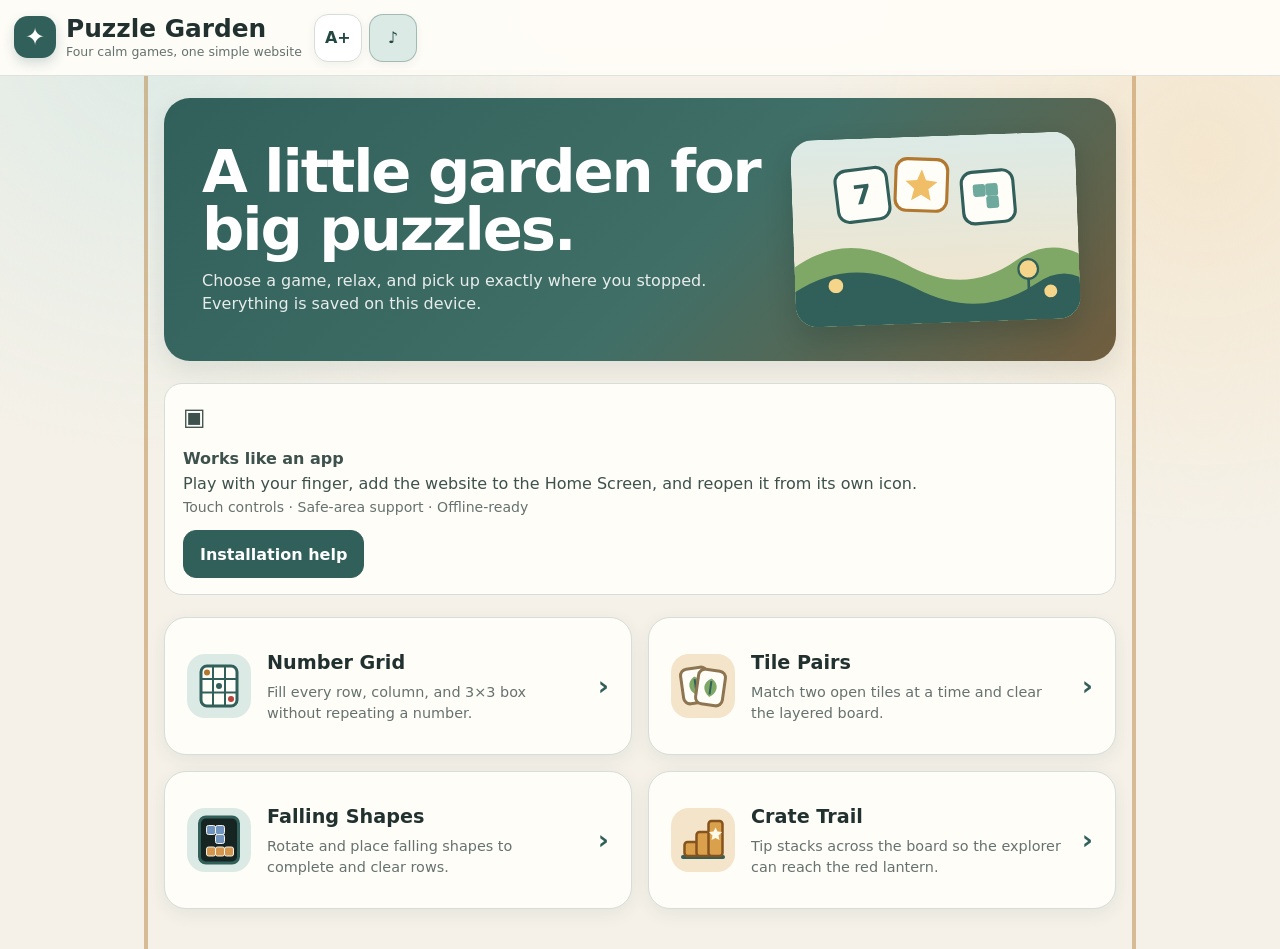
==== index.html @ a88065c7 "Move mobile PWA to repo root and prune dev files Rename and move the Puzzle Garden mobile PWA files " ====
<!doctype html>
<html lang="en">
<head>
  <meta charset="utf-8">
  <meta name="viewport" content="width=device-width, initial-scale=1, viewport-fit=cover">
  <meta name="theme-color" content="#315f5a">
  <meta name="color-scheme" content="light">
  <meta name="description" content="A calm, touch-friendly collection of four puzzle games that can be installed on a phone.">
  <meta name="mobile-web-app-capable" content="yes">
  <meta name="apple-mobile-web-app-capable" content="yes">
  <meta name="apple-mobile-web-app-status-bar-style" content="default">
  <meta name="apple-mobile-web-app-title" content="Puzzle Garden">
  <meta name="format-detection" content="telephone=no">
  <link rel="manifest" href="manifest.webmanifest">
  <link rel="apple-touch-icon" href="apple-touch-icon.png">
  <link rel="icon" href="icon-192.png">
  <link rel="stylesheet" href="styles.css">
  <title>Puzzle Garden</title>
</head>
<body>
  <a class="skip-link" href="#app">Skip to the game</a>

  <header class="app-header">
    <button id="homeButton" class="icon-button" type="button" aria-label="Return to the game menu" title="Game menu" hidden>⌂</button>
    <div class="header-title-wrap">
      <div class="brand-mark" aria-hidden="true">✦</div>
      <div>
        <h1 id="pageTitle">Puzzle Garden</h1>
        <p id="pageSubtitle">Four calm games, one simple website</p>
      </div>
    </div>
    <div class="header-actions">
      <button id="installButton" class="icon-button install-header-button" type="button" aria-label="Install Puzzle Garden" title="Install app" hidden>⇩</button>
      <button id="textSizeButton" class="icon-button" type="button" aria-pressed="false" aria-label="Use larger text" title="Larger text">A+</button>
      <button id="soundButton" class="icon-button" type="button" aria-pressed="true" aria-label="Turn sound off" title="Sound on">♪</button>
    </div>
  </header>

  <main id="app" tabindex="-1" aria-live="off"></main>

  <dialog id="installDialog" class="install-dialog" aria-labelledby="installDialogTitle">
    <div class="install-dialog-content">
      <div class="install-dialog-icon" aria-hidden="true">✦</div>
      <h2 id="installDialogTitle">Install Puzzle Garden</h2>
      <div id="installDialogInstructions"></div>
      <form method="dialog">
        <button class="primary-button" value="close" type="submit">Got it</button>
      </form>
    </div>
  </dialog>

  <div id="toast" class="toast" role="status" aria-live="polite" aria-atomic="true"></div>
  <div id="celebration" class="celebration" aria-hidden="true"></div>

  <noscript>
    <section class="panel noscript-panel">
      <h2>JavaScript is required</h2>
      <p>Puzzle Garden runs entirely in your browser and needs JavaScript enabled.</p>
    </section>
  </noscript>

  <script src="app.js" defer></script>
</body>
</html>
---- styles.css ----
:root {
  color-scheme: light;
  --bg: #f5f1e8;
  --surface: #fffdf8;
  --surface-strong: #ffffff;
  --ink: #21312f;
  --muted: #65726f;
  --line: #d7ddd8;
  --accent: #315f5a;
  --accent-strong: #234842;
  --accent-soft: #dceae6;
  --gold: #b2782f;
  --gold-soft: #f4e4c9;
  --danger: #a03d38;
  --danger-soft: #f5deda;
  --success: #2f6c4f;
  --success-soft: #dcecdf;
  --shadow: 0 10px 28px rgba(31, 56, 52, 0.10);
  --radius: 18px;
  --control-height: 48px;
  --max-width: 980px;
  --safe-top: env(safe-area-inset-top, 0px);
  --safe-bottom: env(safe-area-inset-bottom, 0px);
  font-family: ui-rounded, "SF Pro Rounded", "Segoe UI", system-ui, -apple-system, BlinkMacSystemFont, sans-serif;
}

* {
  box-sizing: border-box;
}

html {
  min-height: 100%;
  background: var(--bg);
  -webkit-text-size-adjust: 100%;
  text-size-adjust: 100%;
}

body {
  min-height: 100vh;
  margin: 0;
  color: var(--ink);
  background:
    radial-gradient(circle at 12% 4%, rgba(220, 234, 230, 0.9), transparent 26rem),
    radial-gradient(circle at 94% 16%, rgba(244, 228, 201, 0.82), transparent 24rem),
    var(--bg);
  font-size: 16px;
  line-height: 1.45;
  overscroll-behavior-y: contain;
}

body.large-text {
  font-size: 18px;
}

button,
select,
input {
  font: inherit;
}

button,
select {
  min-height: var(--control-height);
}

button {
  -webkit-tap-highlight-color: transparent;
  touch-action: manipulation;
}

button:focus-visible,
select:focus-visible,
[tabindex]:focus-visible {
  outline: 4px solid rgba(178, 120, 47, 0.45);
  outline-offset: 2px;
}

button:disabled {
  cursor: not-allowed;
  opacity: 0.48;
}

.skip-link {
  position: fixed;
  z-index: 9999;
  top: 8px;
  left: 8px;
  transform: translateY(-150%);
  padding: 10px 14px;
  color: white;
  background: var(--accent-strong);
  border-radius: 10px;
}

.skip-link:focus {
  transform: translateY(0);
}

.app-header {
  position: sticky;
  z-index: 100;
  top: 0;
  display: grid;
  grid-template-columns: auto minmax(0, 1fr) auto;
  align-items: center;
  gap: 12px;
  min-height: calc(76px + var(--safe-top));
  padding: calc(10px + var(--safe-top)) max(14px, env(safe-area-inset-right)) 10px max(14px, env(safe-area-inset-left));
  border-bottom: 1px solid rgba(49, 95, 90, 0.16);
  background: rgba(255, 253, 248, 0.93);
  backdrop-filter: blur(16px);
  -webkit-backdrop-filter: blur(16px);
}

.header-title-wrap {
  display: flex;
  min-width: 0;
  align-items: center;
  gap: 10px;
}

.brand-mark {
  display: grid;
  flex: 0 0 auto;
  width: 42px;
  height: 42px;
  place-items: center;
  color: #fff;
  background: var(--accent);
  border-radius: 14px;
  box-shadow: 0 5px 12px rgba(49, 95, 90, 0.22);
  font-size: 24px;
}

.app-header h1 {
  overflow: hidden;
  margin: 0;
  font-size: clamp(1.12rem, 3.8vw, 1.55rem);
  line-height: 1.1;
  text-overflow: ellipsis;
  white-space: nowrap;
}

.app-header p {
  overflow: hidden;
  margin: 3px 0 0;
  color: var(--muted);
  font-size: 0.78rem;
  line-height: 1.2;
  text-overflow: ellipsis;
  white-space: nowrap;
}

.header-actions {
  display: flex;
  gap: 7px;
}

.icon-button {
  display: inline-grid;
  width: 48px;
  min-width: 48px;
  height: 48px;
  padding: 0;
  place-items: center;
  color: var(--accent-strong);
  background: var(--surface-strong);
  border: 1px solid var(--line);
  border-radius: 14px;
  box-shadow: 0 3px 10px rgba(31, 56, 52, 0.06);
  font-weight: 800;
}

.icon-button:hover,
.icon-button[aria-pressed="true"] {
  background: var(--accent-soft);
  border-color: rgba(49, 95, 90, 0.35);
}

#app {
  width: min(100%, var(--max-width));
  min-height: calc(100vh - 84px);
  margin: 0 auto;
  padding: 22px max(14px, env(safe-area-inset-right)) calc(40px + var(--safe-bottom)) max(14px, env(safe-area-inset-left));
}

.home-hero {
  display: grid;
  grid-template-columns: minmax(0, 1.6fr) minmax(240px, 0.8fr);
  align-items: center;
  gap: 22px;
  margin-bottom: 22px;
  padding: clamp(22px, 5vw, 38px);
  overflow: hidden;
  color: white;
  background:
    radial-gradient(circle at 78% 28%, rgba(255, 255, 255, 0.22) 0 4px, transparent 5px),
    radial-gradient(circle at 86% 55%, rgba(255, 255, 255, 0.16) 0 7px, transparent 8px),
    linear-gradient(135deg, #315f5a, #406f67 56%, #715d3e);
  border-radius: 26px;
  box-shadow: var(--shadow);
}

.home-hero h2 {
  max-width: 15ch;
  margin: 0 0 10px;
  font-size: clamp(2rem, 7vw, 3.7rem);
  line-height: 0.98;
  letter-spacing: -0.035em;
}

.home-hero p {
  max-width: 52ch;
  margin: 0;
  color: rgba(255, 255, 255, 0.88);
}

.hero-art {
  display: grid;
  grid-template-columns: repeat(3, 58px);
  grid-auto-rows: 58px;
  justify-content: center;
  gap: 10px;
  transform: rotate(-4deg);
}

.hero-tile {
  display: grid;
  place-items: center;
  color: var(--ink);
  background: rgba(255, 253, 248, 0.96);
  border: 1px solid rgba(255, 255, 255, 0.52);
  border-radius: 16px;
  box-shadow: 0 8px 18px rgba(12, 34, 31, 0.22);
  font-size: 1.7rem;
  font-weight: 900;
}

.hero-tile:nth-child(2),
.hero-tile:nth-child(6) {
  transform: translateY(13px);
}

.home-note {
  display: flex;
  align-items: flex-start;
  gap: 12px;
  margin: 0 0 22px;
  padding: 16px 18px;
  color: #3d514d;
  background: var(--surface);
  border: 1px solid var(--line);
  border-radius: var(--radius);
}

.home-note strong {
  display: block;
  margin-bottom: 2px;
}

.home-note-icon {
  flex: 0 0 auto;
  font-size: 1.5rem;
}

.game-grid {
  display: grid;
  grid-template-columns: repeat(2, minmax(0, 1fr));
  gap: 16px;
}

.game-card {
  position: relative;
  display: grid;
  grid-template-columns: auto minmax(0, 1fr) auto;
  align-items: center;
  gap: 16px;
  min-height: 138px;
  padding: 22px;
  text-align: left;
  color: var(--ink);
  background: var(--surface);
  border: 1px solid var(--line);
  border-radius: 22px;
  box-shadow: 0 5px 18px rgba(31, 56, 52, 0.07);
}

.game-card:hover {
  transform: translateY(-2px);
  border-color: rgba(49, 95, 90, 0.38);
  box-shadow: var(--shadow);
}

.game-card:active {
  transform: translateY(0);
}

.game-card-icon {
  display: grid;
  width: 64px;
  height: 64px;
  place-items: center;
  background: var(--accent-soft);
  border-radius: 18px;
  font-size: 2rem;
}

.game-card:nth-child(2) .game-card-icon,
.game-card:nth-child(4) .game-card-icon {
  background: var(--gold-soft);
}

.game-card h3 {
  margin: 0 0 5px;
  font-size: 1.2rem;
}

.game-card p {
  margin: 0;
  color: var(--muted);
  font-size: 0.9rem;
}

.game-card-arrow {
  color: var(--accent);
  font-size: 1.7rem;
  font-weight: 900;
}

.panel {
  padding: clamp(16px, 4vw, 24px);
  background: var(--surface);
  border: 1px solid var(--line);
  border-radius: var(--radius);
  box-shadow: 0 5px 18px rgba(31, 56, 52, 0.06);
}

.game-layout {
  display: grid;
  gap: 16px;
}

.game-intro {
  display: flex;
  flex-wrap: wrap;
  align-items: center;
  justify-content: space-between;
  gap: 12px;
}

.game-intro h2,
.panel h2,
.panel h3 {
  margin-top: 0;
}

.game-intro p {
  max-width: 65ch;
  margin: 0;
  color: var(--muted);
}

.toolbar,
.compact-toolbar,
.number-pad,
.direction-pad,
.falling-controls {
  display: flex;
  flex-wrap: wrap;
  align-items: center;
  justify-content: center;
  gap: 9px;
}

.toolbar {
  justify-content: space-between;
}

.toolbar-group {
  display: flex;
  flex-wrap: wrap;
  align-items: center;
  gap: 9px;
}

.control,
.primary-button,
.secondary-button,
.danger-button,
.pad-button {
  min-height: 48px;
  padding: 10px 16px;
  color: var(--ink);
  background: var(--surface-strong);
  border: 1px solid var(--line);
  border-radius: 13px;
  font-weight: 750;
}

.primary-button {
  color: white;
  background: var(--accent);
  border-color: var(--accent);
}

.primary-button:hover {
  background: var(--accent-strong);
}

.secondary-button:hover,
.control:hover,
.pad-button:hover {
  background: var(--accent-soft);
}

.danger-button {
  color: var(--danger);
  background: var(--danger-soft);
  border-color: rgba(160, 61, 56, 0.24);
}

.toggle-button[aria-pressed="true"] {
  color: var(--accent-strong);
  background: var(--accent-soft);
  border-color: rgba(49, 95, 90, 0.45);
}

select.control {
  max-width: 100%;
  padding-right: 36px;
}

.status-row {
  display: flex;
  flex-wrap: wrap;
  align-items: center;
  justify-content: center;
  gap: 10px;
  color: var(--muted);
}

.status-pill {
  display: inline-flex;
  min-height: 38px;
  align-items: center;
  gap: 6px;
  padding: 7px 12px;
  background: #f2f5f2;
  border: 1px solid var(--line);
  border-radius: 999px;
  font-size: 0.9rem;
}

.status-pill strong {
  color: var(--ink);
}

.help-text {
  margin: 0;
  color: var(--muted);
  text-align: center;
  font-size: 0.9rem;
}

.sr-only {
  position: absolute;
  width: 1px;
  height: 1px;
  padding: 0;
  overflow: hidden;
  clip: rect(0, 0, 0, 0);
  white-space: nowrap;
  border: 0;
}

/* Sudoku */
.sudoku-shell {
  display: grid;
  gap: 16px;
  justify-items: center;
}

.sudoku-grid {
  display: grid;
  width: min(94vw, 510px);
  aspect-ratio: 1;
  grid-template-columns: repeat(9, 1fr);
  overflow: hidden;
  background: var(--surface-strong);
  border: 3px solid var(--accent-strong);
  border-radius: 12px;
  box-shadow: 0 8px 20px rgba(31, 56, 52, 0.12);
}

.sudoku-cell {
  position: relative;
  display: grid;
  min-width: 0;
  min-height: 0;
  padding: 0;
  place-items: center;
  color: #1f3c38;
  background: #fff;
  border: 0;
  border-right: 1px solid #bcc8c3;
  border-bottom: 1px solid #bcc8c3;
  border-radius: 0;
  font-size: clamp(1rem, 5.4vw, 1.62rem);
  font-weight: 720;
}

.sudoku-cell:nth-child(9n) {
  border-right: 0;
}

.sudoku-cell:nth-child(n+73) {
  border-bottom: 0;
}

.sudoku-cell.box-right {
  border-right: 3px solid var(--accent-strong);
}

.sudoku-cell.box-bottom {
  border-bottom: 3px solid var(--accent-strong);
}

.sudoku-cell.given {
  color: #202725;
  background: #edf1ed;
  font-weight: 900;
}

.sudoku-cell.related {
  background: #f1f7f5;
}

.sudoku-cell.same-number {
  background: #dcece7;
}

.sudoku-cell.selected {
  z-index: 2;
  background: #f6e7c9;
  box-shadow: inset 0 0 0 3px var(--gold);
}

.sudoku-cell.wrong {
  color: var(--danger);
  background: var(--danger-soft);
}

.sudoku-notes {
  display: grid;
  width: 100%;
  height: 100%;
  padding: 2px;
  grid-template-columns: repeat(3, 1fr);
  grid-template-rows: repeat(3, 1fr);
  color: #53625f;
  font-size: clamp(0.42rem, 1.75vw, 0.65rem);
  line-height: 1;
}

.sudoku-note {
  display: grid;
  place-items: center;
}

.number-pad {
  width: min(94vw, 510px);
  display: grid;
  grid-template-columns: repeat(6, minmax(44px, 1fr));
}

.number-button {
  min-height: 52px;
  padding: 0;
  color: var(--accent-strong);
  background: var(--surface-strong);
  border: 1px solid var(--line);
  border-radius: 13px;
  font-size: 1.2rem;
  font-weight: 900;
}

.number-button:hover {
  background: var(--accent-soft);
}

.number-button.wide {
  grid-column: span 2;
  font-size: 0.92rem;
}

/* Tile Pairs */
.tile-game-shell {
  display: grid;
  gap: 16px;
  justify-items: center;
}

.tile-board-wrap {
  width: min(96vw, 650px);
  overflow: hidden;
  padding: 14px;
  background: linear-gradient(145deg, #35524d, #243d39);
  border: 4px solid #18312d;
  border-radius: 22px;
  box-shadow: 0 12px 28px rgba(20, 46, 42, 0.25);
}

.tile-board {
  position: relative;
  width: 100%;
  aspect-ratio: 1.12;
}

.mahjong-tile {
  position: absolute;
  display: grid;
  width: 14.6%;
  height: 14.4%;
  min-height: 0;
  padding: 0;
  place-items: center;
  color: #263835;
  background: linear-gradient(145deg, #fffef8, #e9e4d6);
  border: 1px solid #c8c0ad;
  border-right: 5px solid #b8ad95;
  border-bottom: 6px solid #a99e87;
  border-radius: 10px;
  box-shadow: 0 5px 7px rgba(0, 0, 0, 0.22);
  font-size: clamp(1rem, 5vw, 2rem);
  transition: transform 150ms ease, opacity 150ms ease, filter 150ms ease;
}

.mahjong-tile.free:hover,
.mahjong-tile.free:focus-visible {
  transform: translateY(-3px);
  filter: brightness(1.04);
}

.mahjong-tile.blocked {
  filter: saturate(0.62) brightness(0.82);
}

.mahjong-tile.selected {
  transform: translateY(-4px);
  box-shadow: 0 0 0 4px #f2bf67, 0 8px 12px rgba(0, 0, 0, 0.28);
}

.mahjong-tile.hint {
  animation: hint-pulse 650ms ease-in-out 2;
  box-shadow: 0 0 0 4px #f2bf67, 0 8px 12px rgba(0, 0, 0, 0.28);
}

@keyframes hint-pulse {
  50% { transform: translateY(-6px) scale(1.04); }
}

/* Falling Shapes */
.falling-layout {
  display: grid;
  grid-template-columns: minmax(250px, auto) minmax(180px, 260px);
  align-items: start;
  justify-content: center;
  gap: 18px;
}

.falling-board-panel {
  display: grid;
  gap: 12px;
  justify-items: center;
}

#fallingCanvas {
  display: block;
  width: min(76vw, 330px);
  height: auto;
  background: #172522;
  border: 5px solid #28433e;
  border-radius: 14px;
  box-shadow: 0 10px 24px rgba(18, 42, 38, 0.23);
  touch-action: none;
}

.falling-side {
  display: grid;
  gap: 12px;
}

.next-piece-panel {
  display: grid;
  justify-items: center;
  gap: 6px;
}

#nextCanvas {
  width: 118px;
  height: 118px;
  background: #eef2ef;
  border: 1px solid var(--line);
  border-radius: 14px;
}

.score-grid {
  display: grid;
  grid-template-columns: repeat(2, minmax(0, 1fr));
  gap: 8px;
}

.score-box {
  padding: 10px;
  text-align: center;
  background: #f1f5f2;
  border: 1px solid var(--line);
  border-radius: 12px;
}

.score-box span {
  display: block;
  color: var(--muted);
  font-size: 0.78rem;
}

.score-box strong {
  font-size: 1.12rem;
}

.falling-controls {
  display: grid;
  width: min(92vw, 420px);
  grid-template-columns: repeat(5, 1fr);
}

.falling-control {
  min-width: 0;
  min-height: 54px;
  padding: 0;
  color: var(--accent-strong);
  background: var(--surface-strong);
  border: 1px solid var(--line);
  border-radius: 13px;
  font-size: 1.35rem;
  font-weight: 900;
}

.falling-control.drop {
  color: white;
  background: var(--accent);
  border-color: var(--accent);
}

/* Crate Trail */
.crate-shell {
  display: grid;
  gap: 16px;
  justify-items: center;
}

.crate-board {
  display: grid;
  width: min(92vw, 520px);
  aspect-ratio: 1;
  padding: 8px;
  grid-template-columns: repeat(6, 1fr);
  grid-template-rows: repeat(6, 1fr);
  gap: 4px;
  background: #253d39;
  border: 4px solid #18302c;
  border-radius: 18px;
  box-shadow: 0 12px 28px rgba(20, 46, 42, 0.24);
}

.crate-cell {
  position: relative;
  display: grid;
  min-width: 0;
  min-height: 0;
  padding: 2px;
  place-items: center;
  overflow: visible;
  color: var(--ink);
  background:
    linear-gradient(90deg, transparent 48%, rgba(255,255,255,0.05) 49% 51%, transparent 52%),
    linear-gradient(0deg, transparent 48%, rgba(255,255,255,0.05) 49% 51%, transparent 52%),
    #35534d;
  border: 1px solid rgba(255, 255, 255, 0.08);
  border-radius: 9px;
}

.crate-cell.reachable {
  background: #426b62;
  box-shadow: inset 0 0 0 2px rgba(216, 239, 229, 0.34);
}

.crate-cell.selected {
  box-shadow: inset 0 0 0 4px #f0be66;
}

.crate-tower {
  position: relative;
  display: grid;
  width: 68%;
  height: 68%;
  place-items: center;
  color: #20302d;
  background: linear-gradient(145deg, #f6c86d, #c98535);
  border: 3px solid #8c5b24;
  border-radius: 9px;
  box-shadow:
    0 -6px 0 -2px #e4ad54,
    0 -12px 0 -4px #cf8e3d,
    0 6px 8px rgba(0, 0, 0, 0.25);
  font-size: clamp(0.92rem, 4.5vw, 1.4rem);
  font-weight: 950;
}

.crate-tower.height-3 {
  box-shadow:
    0 -6px 0 -2px #e4ad54,
    0 -12px 0 -4px #cf8e3d,
    0 -18px 0 -6px #b9782f,
    0 6px 8px rgba(0, 0, 0, 0.25);
}

.crate-tower.height-4 {
  box-shadow:
    0 -5px 0 -1px #e4ad54,
    0 -10px 0 -2px #cf8e3d,
    0 -15px 0 -3px #b9782f,
    0 -20px 0 -4px #9f6527,
    0 6px 8px rgba(0, 0, 0, 0.25);
}

.crate-fallen {
  width: 78%;
  height: 52%;
  background:
    linear-gradient(90deg, rgba(255,255,255,.18) 0 7%, transparent 7% 44%, rgba(255,255,255,.16) 44% 52%, transparent 52% 93%, rgba(0,0,0,.1) 93%),
    linear-gradient(145deg, #dba04b, #b8752d);
  border: 3px solid #85531e;
  border-radius: 8px;
  box-shadow: 0 5px 7px rgba(0, 0, 0, 0.2);
}

.crate-goal {
  display: grid;
  width: 70%;
  height: 70%;
  place-items: center;
  color: white;
  background: radial-gradient(circle at 40% 35%, #f8a39b, #b7433b 55%, #7d2d29);
  border: 3px solid #6f2824;
  border-radius: 12px;
  box-shadow: 0 0 0 4px rgba(255,255,255,0.14), 0 6px 8px rgba(0,0,0,0.22);
  font-size: clamp(1rem, 5vw, 1.7rem);
}

.crate-player {
  position: absolute;
  z-index: 8;
  top: 4%;
  right: 3%;
  display: grid;
  width: 42%;
  height: 42%;
  place-items: center;
  background: #fff9e8;
  border: 2px solid #2f5b55;
  border-radius: 50%;
  box-shadow: 0 3px 7px rgba(0,0,0,0.25);
  font-size: clamp(0.75rem, 4vw, 1.25rem);
}

.direction-pad {
  display: grid;
  width: min(92vw, 360px);
  grid-template-columns: repeat(3, 1fr);
  grid-template-areas:
    ". up ."
    "left down right";
}

.direction-button {
  min-height: 54px;
  color: var(--accent-strong);
  background: var(--surface-strong);
  border: 1px solid var(--line);
  border-radius: 13px;
  font-size: 1.4rem;
  font-weight: 900;
}

.direction-button[data-direction="up"] { grid-area: up; }
.direction-button[data-direction="down"] { grid-area: down; }
.direction-button[data-direction="left"] { grid-area: left; }
.direction-button[data-direction="right"] { grid-area: right; }

.legend {
  display: flex;
  flex-wrap: wrap;
  justify-content: center;
  gap: 10px 16px;
  color: var(--muted);
  font-size: 0.88rem;
}

.legend-item {
  display: inline-flex;
  align-items: center;
  gap: 6px;
}

.legend-swatch {
  display: inline-grid;
  width: 26px;
  height: 26px;
  place-items: center;
  border-radius: 7px;
}

/* Feedback */
.toast {
  position: fixed;
  z-index: 1000;
  left: 50%;
  bottom: calc(18px + var(--safe-bottom));
  max-width: min(90vw, 520px);
  padding: 12px 18px;
  color: white;
  background: rgba(28, 49, 45, 0.96);
  border-radius: 999px;
  box-shadow: 0 8px 24px rgba(20, 40, 37, 0.25);
  opacity: 0;
  pointer-events: none;
  transform: translate(-50%, 18px);
  transition: opacity 180ms ease, transform 180ms ease;
  text-align: center;
}

.toast.show {
  opacity: 1;
  transform: translate(-50%, 0);
}

.celebration {
  position: fixed;
  z-index: 999;
  inset: 0;
  overflow: hidden;
  pointer-events: none;
}

.confetti-piece {
  position: absolute;
  top: -24px;
  width: 12px;
  height: 18px;
  border-radius: 4px;
  animation: confetti-fall 1300ms ease-in forwards;
}

@keyframes confetti-fall {
  to {
    transform: translate3d(var(--drift), 110vh, 0) rotate(720deg);
    opacity: 0.85;
  }
}

.noscript-panel {
  width: min(90vw, 560px);
  margin: 30px auto;
}

@media (max-width: 760px) {
  .home-hero {
    grid-template-columns: 1fr;
  }

  .hero-art {
    display: none;
  }

  .game-grid {
    grid-template-columns: 1fr;
  }

  .falling-layout {
    grid-template-columns: 1fr;
  }

  .falling-side {
    width: min(92vw, 420px);
    grid-template-columns: 1fr 1fr;
  }
}

@media (max-width: 520px) {
  :root {
    --control-height: 46px;
  }

  .app-header {
    gap: 7px;
    padding-left: 8px;
    padding-right: 8px;
  }

  .brand-mark {
    display: none;
  }

  .header-actions {
    gap: 4px;
  }

  .icon-button {
    width: 44px;
    min-width: 44px;
    height: 44px;
    border-radius: 12px;
  }

  #app {
    padding-top: 14px;
  }

  .home-hero {
    padding: 24px 20px;
  }

  .game-card {
    min-height: 118px;
    padding: 18px;
    gap: 13px;
  }

  .game-card-icon {
    width: 54px;
    height: 54px;
  }

  .number-pad {
    grid-template-columns: repeat(5, minmax(44px, 1fr));
  }

  .number-button.wide {
    grid-column: span 1;
    font-size: 0.8rem;
  }

  .tile-board-wrap {
    padding: 8px;
    border-width: 3px;
  }

  .mahjong-tile {
    border-right-width: 3px;
    border-bottom-width: 4px;
    border-radius: 7px;
  }

  .falling-side {
    grid-template-columns: 1fr;
  }

  .score-grid {
    grid-template-columns: repeat(4, 1fr);
  }

  .crate-board {
    gap: 3px;
    padding: 6px;
  }
}

@media (prefers-reduced-motion: reduce) {
  *,
  *::before,
  *::after {
    scroll-behavior: auto !important;
    animation-duration: 0.01ms !important;
    animation-iteration-count: 1 !important;
    transition-duration: 0.01ms !important;
  }
}

.direction-button.hint {
  background: var(--gold-soft);
  border-color: var(--gold);
  box-shadow: 0 0 0 4px rgba(178, 120, 47, 0.24);
  animation: hint-pulse 650ms ease-in-out 2;
}

/* ------------------------------------------------------------------ */
/* Mobile-app shell and universal touch overrides                     */
/* ------------------------------------------------------------------ */

:root {
  --app-height: 100dvh;
  --app-width: 100vw;
  --tap-size: 52px;
  --header-compact-height: 66px;
}

html,
body {
  width: 100%;
  max-width: 100%;
  overflow-x: hidden;
}

html {
  min-height: 100%;
  scroll-padding-top: calc(82px + var(--safe-top));
  -webkit-tap-highlight-color: transparent;
}

body {
  min-height: 100vh;
  min-height: var(--app-height);
  min-height: 100dvh;
  padding-bottom: env(safe-area-inset-bottom, 0px);
}

body.standalone-mode {
  overscroll-behavior: none;
}

button,
a,
select,
input,
.sudoku-cell,
.mahjong-tile,
.crate-cell,
.falling-control,
.direction-button {
  -webkit-tap-highlight-color: transparent;
  touch-action: manipulation;
}

button,
.game-card,
.sudoku-cell,
.mahjong-tile,
.crate-cell,
.falling-control,
.direction-button,
.number-button {
  -webkit-user-select: none;
  user-select: none;
}

input,
textarea,
select {
  -webkit-user-select: text;
  user-select: text;
}

button.is-pressed,
.game-card.is-pressed,
.sudoku-cell.is-pressed,
.mahjong-tile.is-pressed,
.crate-cell.is-pressed,
.falling-control.is-pressed,
.direction-button.is-pressed,
.number-button.is-pressed {
  transform: scale(0.965);
  filter: brightness(0.96);
}

canvas,
img,
svg {
  max-width: 100%;
}

#app {
  width: min(100%, var(--max-width));
  min-height: calc(var(--app-height) - 84px);
  overflow: clip;
}

.panel,
.home-hero,
.home-note,
.game-card {
  max-width: 100%;
}

.sudoku-grid,
.number-pad,
.tile-board-wrap,
.falling-controls,
.falling-side,
.crate-board,
.direction-pad {
  width: min(100%, var(--component-max, 100%));
}

.sudoku-grid,
.number-pad {
  --component-max: 510px;
}

.tile-board-wrap {
  --component-max: 650px;
}

.falling-controls,
.falling-side {
  --component-max: 420px;
}

.crate-board {
  --component-max: 520px;
}

.direction-pad {
  --component-max: 360px;
}

#fallingCanvas {
  width: min(100%, 330px);
  max-height: calc(var(--app-height) - 210px);
  object-fit: contain;
}

.install-header-button {
  font-size: 1.25rem;
}

.install-dialog {
  width: min(calc(100% - 28px), 520px);
  max-height: calc(var(--app-height) - 32px);
  padding: 0;
  color: var(--ink);
  background: var(--surface);
  border: 1px solid var(--line);
  border-radius: 24px;
  box-shadow: 0 24px 70px rgba(20, 46, 42, 0.3);
}

.install-dialog::backdrop {
  background: rgba(18, 35, 32, 0.58);
  backdrop-filter: blur(4px);
  -webkit-backdrop-filter: blur(4px);
}

.install-dialog-content {
  display: grid;
  gap: 14px;
  padding: 24px;
  text-align: center;
}

.install-dialog-content h2,
.install-dialog-content p {
  margin: 0;
}

.install-dialog-content ol {
  display: grid;
  gap: 10px;
  margin: 0;
  padding-left: 1.4rem;
  text-align: left;
}

.install-dialog-icon {
  display: grid;
  width: 64px;
  height: 64px;
  margin: 0 auto;
  place-items: center;
  color: white;
  background: var(--accent);
  border-radius: 20px;
  box-shadow: var(--shadow);
  font-size: 2rem;
}

.install-dialog form {
  display: grid;
}

.install-cta {
  display: flex;
  flex-wrap: wrap;
  align-items: center;
  justify-content: space-between;
  gap: 12px;
}

.install-cta .primary-button {
  flex: 0 0 auto;
}

.phone-tip {
  display: inline-flex;
  align-items: center;
  gap: 6px;
  color: var(--muted);
  font-size: 0.88rem;
}

@media (hover: none), (pointer: coarse) {
  :root {
    --control-height: var(--tap-size);
  }

  button,
  select,
  input[type="button"],
  input[type="submit"] {
    min-height: var(--tap-size);
  }

  .icon-button {
    width: var(--tap-size);
    min-width: var(--tap-size);
    height: var(--tap-size);
  }

  .game-card:hover,
  .mahjong-tile.free:hover,
  .primary-button:hover,
  .secondary-button:hover,
  .danger-button:hover,
  .number-button:hover,
  .direction-button:hover {
    transform: none;
    filter: none;
  }

  .game-card:active,
  .mahjong-tile.free:active,
  .primary-button:active,
  .secondary-button:active,
  .danger-button:active,
  .number-button:active,
  .direction-button:active,
  .falling-control:active {
    transform: scale(0.965);
  }

  .sudoku-cell,
  .mahjong-tile,
  .crate-cell {
    cursor: default;
  }
}

@media (max-width: 760px) {
  .game-layout > .toolbar {
    position: sticky;
    z-index: 30;
    top: calc(68px + var(--safe-top));
    padding: 10px;
    background: rgba(255, 253, 248, 0.96);
    box-shadow: 0 8px 22px rgba(31, 56, 52, 0.11);
    backdrop-filter: blur(14px);
    -webkit-backdrop-filter: blur(14px);
  }

  .toolbar,
  .toolbar-group {
    width: 100%;
  }

  .toolbar-group {
    display: grid;
    grid-template-columns: repeat(auto-fit, minmax(118px, 1fr));
  }

  .toolbar-group > * {
    min-width: 0;
    width: 100%;
  }

  .sudoku-shell .number-pad,
  .falling-controls,
  .direction-pad {
    position: sticky;
    z-index: 28;
    bottom: calc(6px + var(--safe-bottom));
    padding: 7px;
    background: rgba(255, 253, 248, 0.96);
    border: 1px solid var(--line);
    border-radius: 17px;
    box-shadow: 0 10px 28px rgba(31, 56, 52, 0.18);
    backdrop-filter: blur(14px);
    -webkit-backdrop-filter: blur(14px);
  }

  .number-button,
  .falling-control,
  .direction-button {
    min-height: 54px;
  }

  .tile-board-wrap,
  .crate-board,
  #fallingCanvas,
  .sudoku-grid {
    margin-inline: auto;
  }
}

@media (max-width: 520px) {
  :root {
    --tap-size: 50px;
  }

  .app-header {
    min-height: calc(64px + var(--safe-top));
  }

  .app-header h1 {
    font-size: clamp(1rem, 5vw, 1.22rem);
  }

  .app-header p {
    max-width: 34vw;
  }

  #app {
    padding-right: max(10px, env(safe-area-inset-right));
    padding-bottom: calc(28px + var(--safe-bottom));
    padding-left: max(10px, env(safe-area-inset-left));
  }

  .panel {
    padding: 14px;
    border-radius: 16px;
  }

  .game-layout {
    gap: 12px;
  }

  .game-intro {
    align-items: flex-start;
  }

  .game-intro .status-pill {
    max-width: 100%;
  }

  .sudoku-grid {
    border-width: 2px;
    border-radius: 9px;
  }

  .sudoku-cell.box-right {
    border-right-width: 2px;
  }

  .sudoku-cell.box-bottom {
    border-bottom-width: 2px;
  }

  .number-pad {
    grid-template-columns: repeat(5, minmax(0, 1fr));
    gap: 6px;
  }

  .number-button {
    min-width: 0;
    min-height: 50px;
  }

  .tile-board-wrap {
    padding: 6px;
    border-width: 2px;
    border-radius: 15px;
  }

  .mahjong-tile {
    border-right-width: 3px;
    border-bottom-width: 4px;
    border-radius: 7px;
    box-shadow: 0 3px 5px rgba(0, 0, 0, 0.21);
  }

  .falling-controls {
    grid-template-columns: repeat(5, minmax(0, 1fr));
    gap: 5px;
  }

  .falling-control {
    min-width: 0;
    padding: 0;
    font-size: 1.3rem;
  }

  .score-grid {
    grid-template-columns: repeat(2, minmax(0, 1fr));
  }

  .crate-board {
    padding: 4px;
    gap: 2px;
    border-width: 3px;
    border-radius: 14px;
  }

  .crate-cell {
    border-radius: 7px;
  }

  .crate-tower,
  .crate-fallen,
  .crate-goal {
    border-width: 2px;
  }

  .direction-pad {
    grid-template-columns: repeat(3, minmax(0, 1fr));
    gap: 6px;
  }

  .legend {
    gap: 8px 10px;
    font-size: 0.8rem;
  }

  .toast {
    bottom: calc(10px + var(--safe-bottom));
    width: calc(100% - 24px);
    max-width: none;
    border-radius: 16px;
  }
}

@media (max-width: 380px) {
  :root {
    --tap-size: 48px;
  }

  .app-header {
    grid-template-columns: auto minmax(0, 1fr) auto;
    gap: 4px;
    padding-right: max(5px, env(safe-area-inset-right));
    padding-left: max(5px, env(safe-area-inset-left));
  }

  .header-actions {
    gap: 2px;
  }

  .icon-button {
    width: 44px;
    min-width: 44px;
    height: 44px;
    font-size: 0.82rem;
  }

  .install-header-button {
    display: none !important;
  }

  #app {
    padding-top: 10px;
  }

  .home-hero {
    padding: 20px 16px;
    border-radius: 20px;
  }

  .home-hero h2 {
    font-size: clamp(1.75rem, 11vw, 2.25rem);
  }

  .game-card {
    grid-template-columns: 48px minmax(0, 1fr) auto;
    min-height: 104px;
    padding: 14px;
    gap: 10px;
  }

  .game-card-icon {
    width: 48px;
    height: 48px;
    border-radius: 14px;
    font-size: 1.5rem;
  }

  .game-card h3 {
    font-size: 1.05rem;
  }

  .game-card p {
    font-size: 0.82rem;
  }

  .toolbar-group {
    grid-template-columns: repeat(2, minmax(0, 1fr));
  }

  .toolbar-group select {
    grid-column: 1 / -1;
  }

  .number-pad {
    padding: 5px;
    gap: 4px;
  }

  .number-button {
    min-height: 46px;
    border-radius: 10px;
    font-size: 1.05rem;
  }

  .sudoku-cell {
    font-size: clamp(0.9rem, 6vw, 1.22rem);
  }

  .mahjong-tile {
    font-size: clamp(0.8rem, 5.5vw, 1.35rem);
  }

  .falling-control,
  .direction-button {
    min-height: 48px;
  }

  .status-pill {
    padding: 6px 9px;
    font-size: 0.8rem;
  }
}

/* Short landscape phones: place board and controls side by side where practical. */
@media (orientation: landscape) and (max-height: 520px) and (min-width: 560px) {
  :root {
    --tap-size: 46px;
  }

  .app-header {
    min-height: calc(54px + var(--safe-top));
    padding-top: calc(4px + var(--safe-top));
    padding-bottom: 4px;
  }

  .brand-mark {
    width: 38px;
    height: 38px;
    border-radius: 11px;
  }

  .icon-button {
    width: 44px;
    min-width: 44px;
    height: 44px;
  }

  #app {
    padding-top: 8px;
    padding-bottom: calc(12px + var(--safe-bottom));
  }

  .game-layout {
    gap: 8px;
  }

  .game-intro {
    padding-block: 10px;
  }

  .game-intro h2 {
    margin-bottom: 2px;
    font-size: 1.12rem;
  }

  .game-intro p,
  .help-text,
  .legend {
    font-size: 0.78rem;
  }

  .game-layout > .toolbar {
    position: static;
    padding: 8px;
  }

  .sudoku-shell {
    grid-template-columns: minmax(250px, 54vh) minmax(270px, 1fr);
    grid-template-rows: auto auto 1fr;
    align-items: start;
    justify-content: center;
  }

  .sudoku-grid {
    grid-row: 1 / 4;
    width: min(54vh, 350px);
  }

  .sudoku-shell .number-pad {
    position: static;
    grid-column: 2;
    width: 100%;
    padding: 5px;
    grid-template-columns: repeat(6, minmax(0, 1fr));
  }

  .sudoku-shell .compact-toolbar,
  .sudoku-shell .help-text {
    grid-column: 2;
  }

  .number-button {
    min-height: 44px;
  }

  .falling-layout {
    grid-template-columns: minmax(180px, auto) minmax(260px, 1fr);
    gap: 10px;
  }

  #fallingCanvas {
    width: min(38vw, calc((var(--app-height) - 92px) / 2));
    max-height: calc(var(--app-height) - 92px);
  }

  .falling-controls {
    position: static;
    width: min(40vw, 250px);
    padding: 5px;
    grid-template-columns: repeat(3, minmax(0, 1fr));
  }

  .falling-control {
    min-height: 44px;
  }

  .falling-side {
    grid-template-columns: 120px minmax(0, 1fr);
    width: 100%;
  }

  .crate-shell {
    grid-template-columns: minmax(270px, 62vh) minmax(260px, 1fr);
    grid-template-rows: auto auto auto 1fr;
    align-items: start;
  }

  .crate-board {
    grid-row: 1 / 5;
    width: min(62vh, 360px);
  }

  .crate-shell .status-row,
  .crate-shell .direction-pad,
  .crate-shell .help-text,
  .crate-shell .legend {
    grid-column: 2;
  }

  .crate-shell .direction-pad {
    position: static;
    width: 100%;
    padding: 5px;
  }

  .direction-button {
    min-height: 44px;
  }

  .tile-board-wrap {
    width: min(78vh, 610px);
  }
}

@media (display-mode: standalone) {
  .install-header-button,
  .install-cta {
    display: none !important;
  }

  .app-header {
    padding-top: calc(8px + var(--safe-top));
  }
}

@supports not (height: 100dvh) {
  :root {
    --app-height: 100vh;
  }
}

[hidden] {
  display: none !important;
}

.skip-link {
  top: 8px;
  left: -10000px;
  transform: none;
}

.skip-link:focus {
  left: 8px;
  transform: none;
}

#homeButton {
  font-size: 1.25rem;
}

.hero-art.hero-image {
  display: block;
  width: min(100%, 360px);
  transform: rotate(-2deg);
}

.hero-art.hero-image img {
  display: block;
  width: 100%;
  height: auto;
  border-radius: 22px;
  box-shadow: 0 12px 28px rgba(12, 34, 31, 0.2);
}

.game-card-icon {
  overflow: hidden;
  padding: 0;
}

.game-card-icon img {
  display: block;
  width: 100%;
  height: 100%;
}

@media (max-width: 760px) {
  .hero-art.hero-image {
    display: none;
  }
}
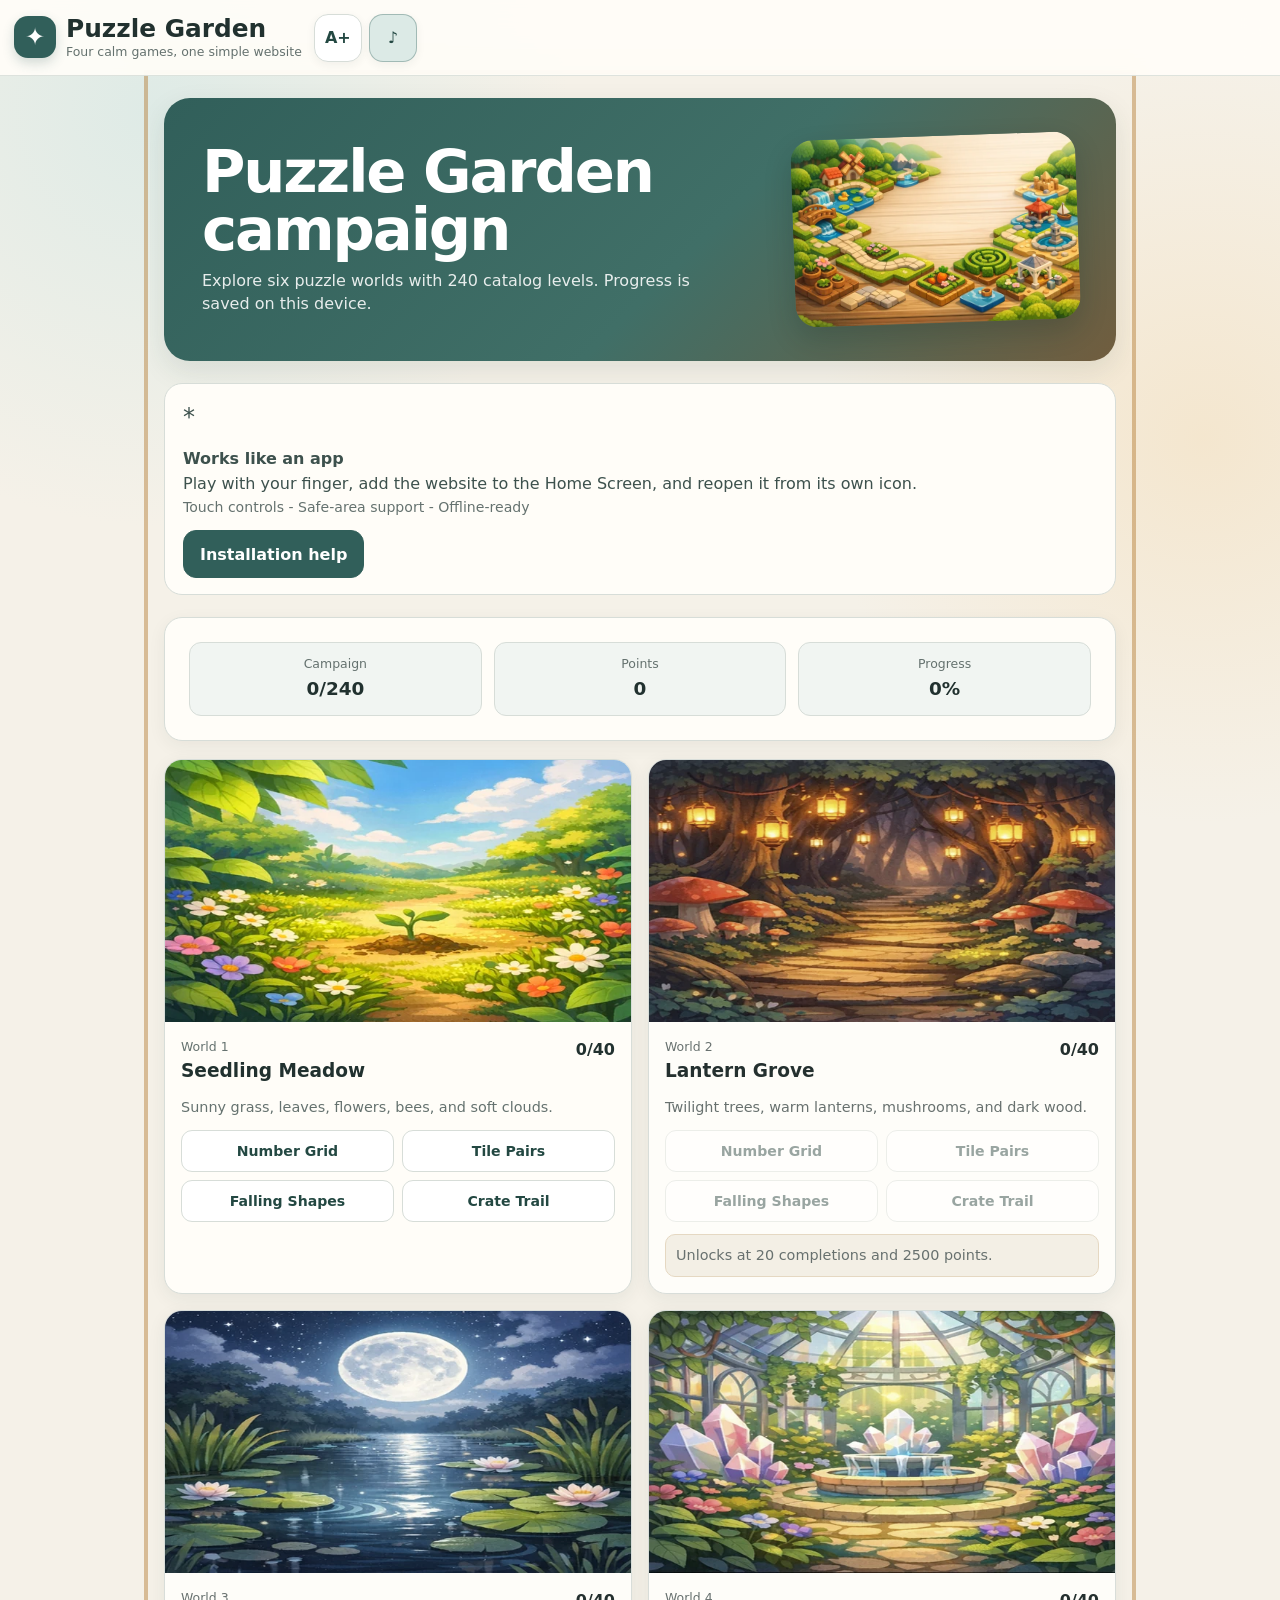
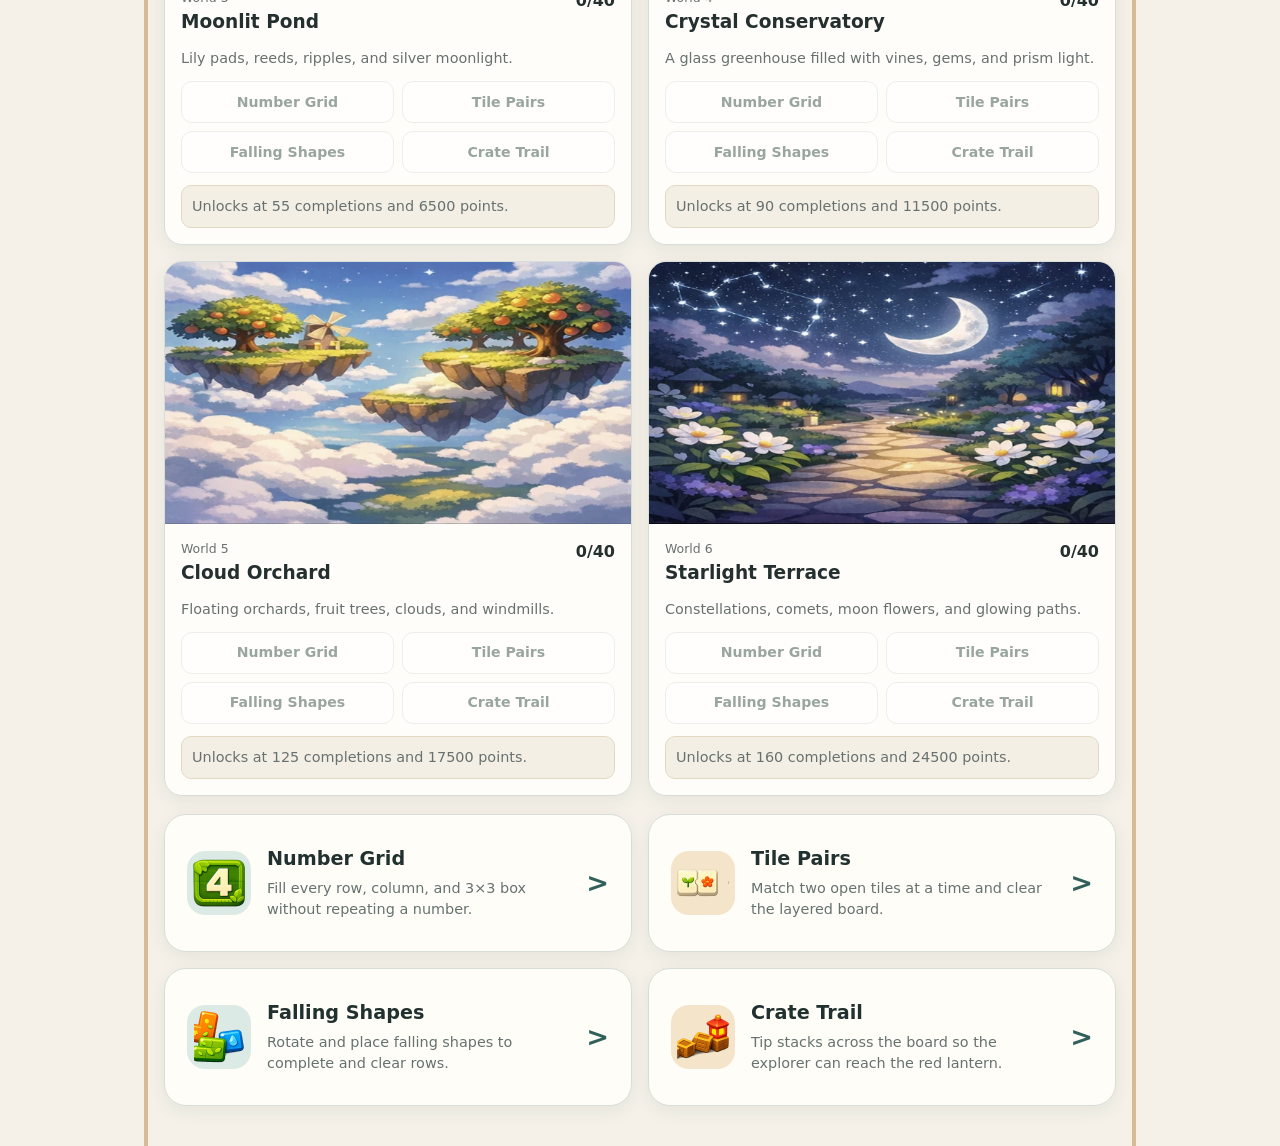
==== commit 0c8b8670: "V2 of game: Version generated assets and add import tool Add versioning for image-generated assets a" ====
--- a/index.html
+++ b/index.html
@@ -59,6 +59,6 @@
     </section>
   </noscript>
 
-  <script src="app.js" defer></script>
+  <script src="app.js?v=imagegen-v1" defer></script>
 </body>
 </html>
--- a/styles.css
+++ b/styles.css
@@ -269,6 +269,114 @@
   gap: 16px;
 }
 
+.campaign-summary {
+  display: grid;
+  grid-template-columns: repeat(3, minmax(0, 1fr));
+  gap: 12px;
+  margin-bottom: 18px;
+}
+
+.campaign-summary div {
+  padding: 12px;
+  text-align: center;
+  background: #f1f5f2;
+  border: 1px solid var(--line);
+  border-radius: 12px;
+}
+
+.campaign-summary span,
+.world-card-heading span {
+  display: block;
+  color: var(--muted);
+  font-size: 0.78rem;
+}
+
+.campaign-summary strong {
+  display: block;
+  margin-top: 3px;
+  font-size: 1.15rem;
+}
+
+.world-grid {
+  display: grid;
+  grid-template-columns: repeat(2, minmax(0, 1fr));
+  gap: 16px;
+  margin-bottom: 18px;
+}
+
+.world-card {
+  overflow: hidden;
+  background: var(--surface);
+  border: 1px solid var(--line);
+  border-radius: var(--radius);
+  box-shadow: 0 5px 18px rgba(31, 56, 52, 0.07);
+}
+
+.world-card.locked {
+  filter: saturate(0.72);
+}
+
+.world-card img {
+  display: block;
+  width: 100%;
+  height: auto;
+  aspect-ratio: 16 / 9;
+  object-fit: cover;
+  background: linear-gradient(135deg, var(--world-a), var(--world-b), var(--world-c));
+}
+
+.world-card-body {
+  display: grid;
+  gap: 12px;
+  padding: 16px;
+}
+
+.world-card-heading {
+  display: flex;
+  align-items: start;
+  justify-content: space-between;
+  gap: 12px;
+}
+
+.world-card h3 {
+  margin: 2px 0 0;
+  font-size: 1.16rem;
+}
+
+.world-card p {
+  margin: 0;
+  color: var(--muted);
+  font-size: 0.9rem;
+}
+
+.world-actions {
+  display: grid;
+  grid-template-columns: repeat(2, minmax(0, 1fr));
+  gap: 8px;
+}
+
+.world-game-button {
+  min-height: 42px;
+  padding: 8px 10px;
+  color: var(--accent-strong);
+  background: var(--surface-strong);
+  border: 1px solid var(--line);
+  border-radius: 11px;
+  font-size: 0.88rem;
+  font-weight: 800;
+}
+
+.world-game-button:not(:disabled):hover {
+  background: var(--accent-soft);
+}
+
+.world-lock {
+  padding: 10px;
+  background: #f5efe1;
+  border: 1px solid #ead8b9;
+  border-radius: 10px;
+}
+
 .game-card {
   position: relative;
   display: grid;
@@ -484,7 +592,7 @@
   display: grid;
   width: min(94vw, 510px);
   aspect-ratio: 1;
-  grid-template-columns: repeat(9, 1fr);
+  grid-template-columns: repeat(var(--sudoku-size, 9), 1fr);
   overflow: hidden;
   background: var(--surface-strong);
   border: 3px solid var(--accent-strong);
@@ -510,11 +618,11 @@
 }
 
 .sudoku-cell:nth-child(9n) {
-  border-right: 0;
+  border-right: 1px solid #bcc8c3;
 }
 
 .sudoku-cell:nth-child(n+73) {
-  border-bottom: 0;
+  border-bottom: 1px solid #bcc8c3;
 }
 
 .sudoku-cell.box-right {
@@ -570,7 +678,7 @@
 .number-pad {
   width: min(94vw, 510px);
   display: grid;
-  grid-template-columns: repeat(6, minmax(44px, 1fr));
+  grid-template-columns: repeat(var(--pad-columns, 6), minmax(44px, 1fr));
 }
 
 .number-button {
@@ -635,6 +743,18 @@
   transition: transform 150ms ease, opacity 150ms ease, filter 150ms ease;
 }
 
+.tile-face-image {
+  display: block;
+  width: min(78%, 54px);
+  height: min(78%, 54px);
+  object-fit: contain;
+  pointer-events: none;
+}
+
+.mahjong-tile .tile-face-fallback {
+  line-height: 1;
+}
+
 .mahjong-tile.free:hover,
 .mahjong-tile.free:focus-visible {
   transform: translateY(-3px);
@@ -764,8 +884,8 @@
   width: min(92vw, 520px);
   aspect-ratio: 1;
   padding: 8px;
-  grid-template-columns: repeat(6, 1fr);
-  grid-template-rows: repeat(6, 1fr);
+  grid-template-columns: repeat(var(--crate-size, 6), 1fr);
+  grid-template-rows: repeat(var(--crate-size, 6), 1fr);
   gap: 4px;
   background: #253d39;
   border: 4px solid #18302c;
@@ -979,6 +1099,15 @@
     grid-template-columns: 1fr;
   }
 
+  .campaign-summary,
+  .world-grid {
+    grid-template-columns: 1fr;
+  }
+
+  .world-actions {
+    grid-template-columns: 1fr;
+  }
+
   .hero-art {
     display: none;
   }
@@ -1707,7 +1836,7 @@
     grid-column: 2;
     width: 100%;
     padding: 5px;
-    grid-template-columns: repeat(6, minmax(0, 1fr));
+    grid-template-columns: repeat(var(--pad-columns, 6), minmax(0, 1fr));
   }
 
   .sudoku-shell .compact-toolbar,
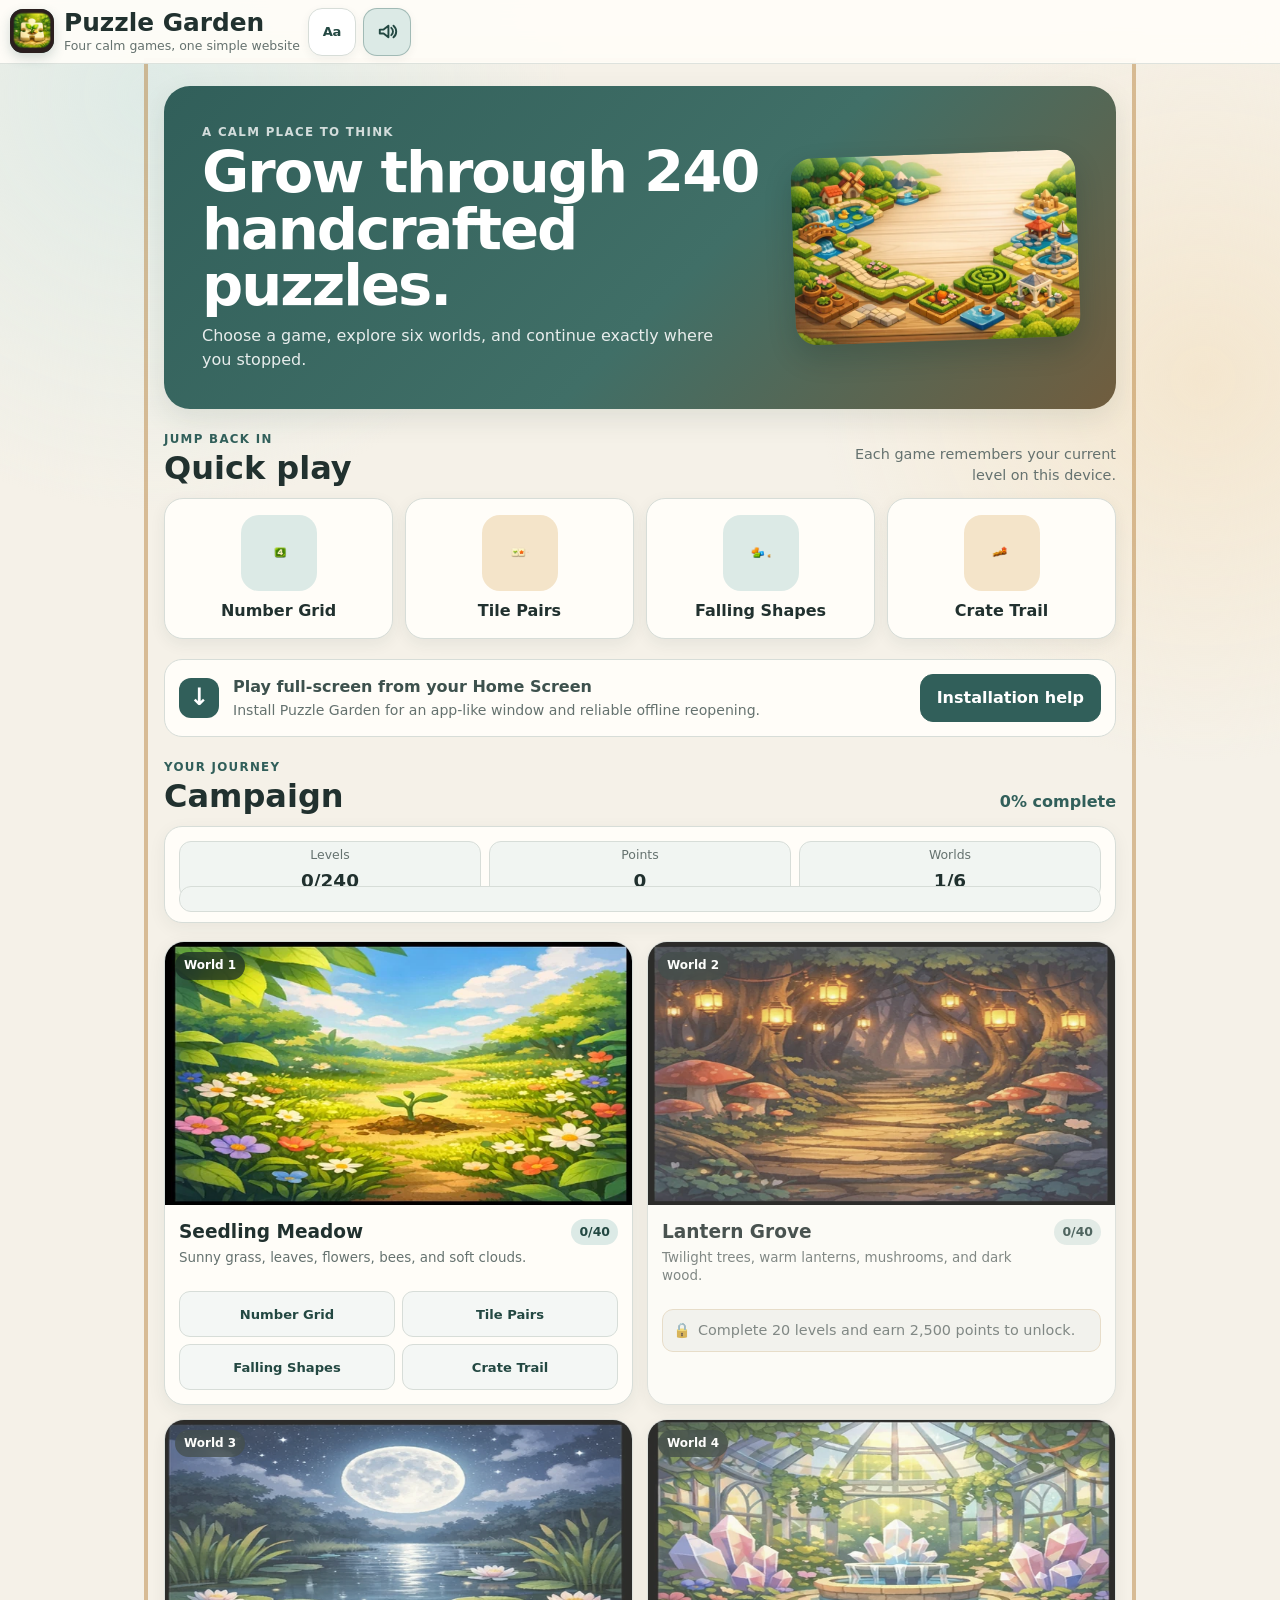
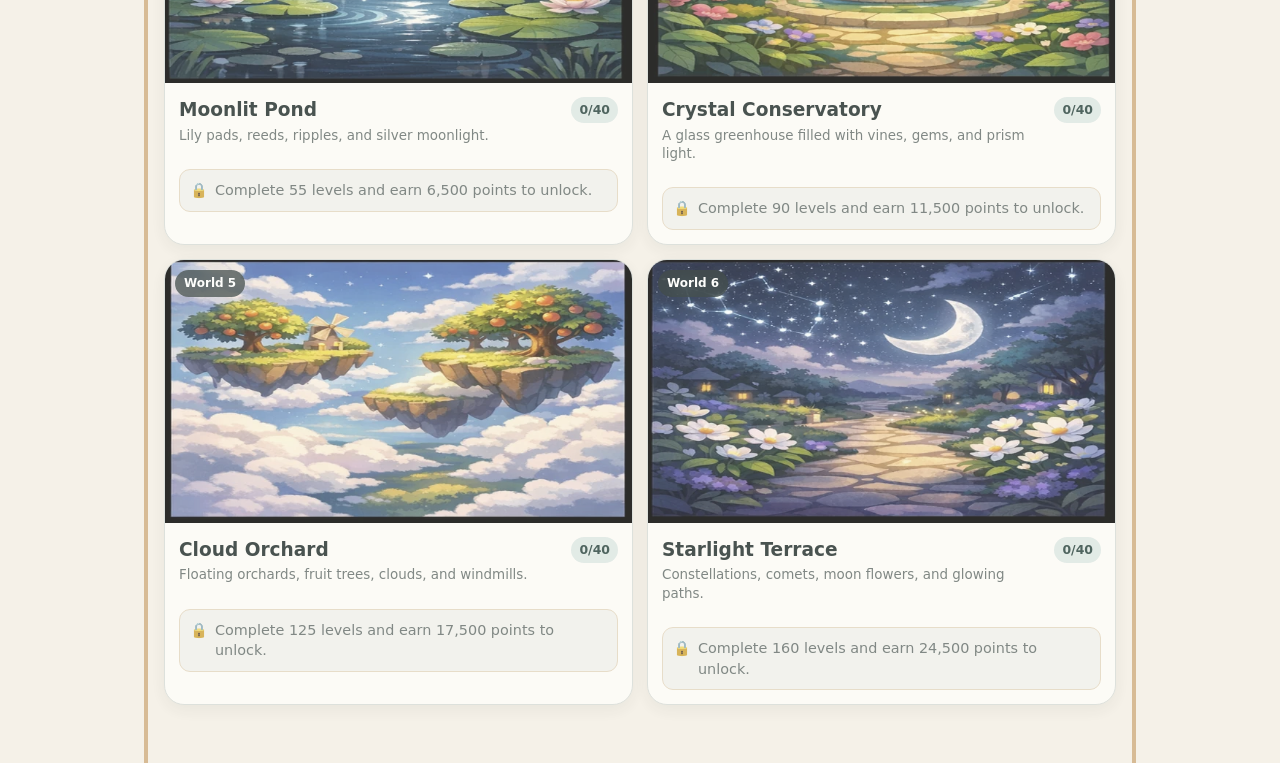
==== commit 4935a500: "Mobile UI v2: redesign home & PWA updates Revamp mobile UI and PWA behavior: bump generated asset ve" ====
--- a/index.html
+++ b/index.html
@@ -5,34 +5,42 @@
   <meta name="viewport" content="width=device-width, initial-scale=1, viewport-fit=cover">
   <meta name="theme-color" content="#315f5a">
   <meta name="color-scheme" content="light">
-  <meta name="description" content="A calm, touch-friendly collection of four puzzle games that can be installed on a phone.">
+  <meta name="description" content="Puzzle Garden is a calm, touch-first collection of four puzzle games with 240 handcrafted levels.">
+  <meta name="application-name" content="Puzzle Garden">
   <meta name="mobile-web-app-capable" content="yes">
   <meta name="apple-mobile-web-app-capable" content="yes">
-  <meta name="apple-mobile-web-app-status-bar-style" content="default">
+  <meta name="apple-mobile-web-app-status-bar-style" content="black-translucent">
   <meta name="apple-mobile-web-app-title" content="Puzzle Garden">
   <meta name="format-detection" content="telephone=no">
   <link rel="manifest" href="manifest.webmanifest">
-  <link rel="apple-touch-icon" href="apple-touch-icon.png">
-  <link rel="icon" href="icon-192.png">
-  <link rel="stylesheet" href="styles.css">
+  <link rel="apple-touch-icon" sizes="180x180" href="apple-touch-icon.png">
+  <link rel="icon" type="image/png" sizes="192x192" href="icon-192.png">
+  <link rel="stylesheet" href="styles.css?v=mobile-v2">
   <title>Puzzle Garden</title>
 </head>
 <body>
   <a class="skip-link" href="#app">Skip to the game</a>
 
   <header class="app-header">
-    <button id="homeButton" class="icon-button" type="button" aria-label="Return to the game menu" title="Game menu" hidden>⌂</button>
+    <button id="homeButton" class="icon-button" type="button" aria-label="Return to the game menu" title="Game menu" hidden>
+      <svg viewBox="0 0 24 24" aria-hidden="true"><path d="M3.5 10.7 12 3.8l8.5 6.9v8.5a1 1 0 0 1-1 1h-5.2v-5.6H9.7v5.6H4.5a1 1 0 0 1-1-1z"/></svg>
+    </button>
     <div class="header-title-wrap">
-      <div class="brand-mark" aria-hidden="true">✦</div>
-      <div>
+      <div class="brand-mark" aria-hidden="true"><img src="icon-192.png" alt="" width="42" height="42"></div>
+      <div class="header-copy">
         <h1 id="pageTitle">Puzzle Garden</h1>
         <p id="pageSubtitle">Four calm games, one simple website</p>
       </div>
     </div>
     <div class="header-actions">
-      <button id="installButton" class="icon-button install-header-button" type="button" aria-label="Install Puzzle Garden" title="Install app" hidden>⇩</button>
-      <button id="textSizeButton" class="icon-button" type="button" aria-pressed="false" aria-label="Use larger text" title="Larger text">A+</button>
-      <button id="soundButton" class="icon-button" type="button" aria-pressed="true" aria-label="Turn sound off" title="Sound on">♪</button>
+      <button id="installButton" class="icon-button install-header-button" type="button" aria-label="Install Puzzle Garden" title="Install app" hidden>
+        <svg viewBox="0 0 24 24" aria-hidden="true"><path d="M12 3v11m0 0 4-4m-4 4-4-4M5 18v2h14v-2"/></svg>
+      </button>
+      <button id="textSizeButton" class="icon-button text-size-button" type="button" aria-pressed="false" aria-label="Use larger text" title="Larger text">Aa</button>
+      <button id="soundButton" class="icon-button sound-toggle" type="button" aria-pressed="true" aria-label="Turn sound off" title="Sound on">
+        <svg class="sound-on-icon" viewBox="0 0 24 24" aria-hidden="true"><path d="M5 10v4h4l5 4V6l-5 4zm12-1.8a5 5 0 0 1 0 7.6m2.3-9.9a8 8 0 0 1 0 12.2"/></svg>
+        <svg class="sound-off-icon" viewBox="0 0 24 24" aria-hidden="true"><path d="M5 10v4h4l5 4V6l-5 4zm12-1 4 4m0-4-4 4"/></svg>
+      </button>
     </div>
   </header>
 
@@ -59,6 +67,6 @@
     </section>
   </noscript>
 
-  <script src="app.js?v=imagegen-v1" defer></script>
+  <script src="app.js?v=mobile-v2" defer></script>
 </body>
 </html>
--- a/styles.css
+++ b/styles.css
@@ -1973,3 +1973,1085 @@
     display: none;
   }
 }
+
+/* ------------------------------------------------------------------
+   Mobile UI refresh — compact, thumb-friendly, safe-area aware
+   ------------------------------------------------------------------ */
+
+:root {
+  --app-height: 100dvh;
+  --app-width: 100vw;
+  --header-height: 64px;
+  --tap-size: 48px;
+}
+
+html,
+body {
+  width: 100%;
+  max-width: 100%;
+  overflow-x: clip;
+}
+
+body {
+  min-height: var(--app-height);
+  overscroll-behavior-y: auto;
+}
+
+button,
+select,
+input {
+  touch-action: manipulation;
+}
+
+button,
+[role="button"],
+select {
+  -webkit-user-select: none;
+  user-select: none;
+}
+
+.skip-link {
+  left: max(8px, env(safe-area-inset-left));
+  transform: translateY(calc(-100% - 20px));
+  transition: transform 120ms ease;
+}
+
+.skip-link:focus {
+  transform: translateY(0);
+}
+
+.app-header {
+  min-height: calc(var(--header-height) + var(--safe-top));
+  padding: calc(7px + var(--safe-top)) max(10px, env(safe-area-inset-right)) 7px max(10px, env(safe-area-inset-left));
+  gap: 8px;
+}
+
+.header-copy {
+  min-width: 0;
+}
+
+.brand-mark {
+  width: 44px;
+  height: 44px;
+  overflow: hidden;
+  padding: 0;
+  background: var(--accent);
+  border-radius: 13px;
+}
+
+.brand-mark img {
+  display: block;
+  width: 100%;
+  height: 100%;
+  object-fit: cover;
+}
+
+.icon-button {
+  width: 48px;
+  min-width: 48px;
+  height: 48px;
+}
+
+.icon-button svg {
+  width: 23px;
+  height: 23px;
+  fill: none;
+  stroke: currentColor;
+  stroke-width: 2;
+  stroke-linecap: round;
+  stroke-linejoin: round;
+}
+
+#homeButton svg path:first-child {
+  fill: none;
+}
+
+.text-size-button {
+  font-size: 0.82rem;
+  letter-spacing: -0.04em;
+}
+
+.sound-toggle .sound-off-icon,
+.sound-toggle.sound-off .sound-on-icon {
+  display: none;
+}
+
+.sound-toggle.sound-off .sound-off-icon {
+  display: block;
+}
+
+#app {
+  max-width: var(--max-width);
+  min-height: calc(var(--app-height) - var(--header-height) - var(--safe-top));
+  overflow-x: clip;
+}
+
+/* Home */
+.home-section {
+  margin-top: 22px;
+}
+
+.eyebrow {
+  display: block;
+  margin-bottom: 4px;
+  color: var(--accent);
+  font-size: 0.74rem;
+  font-weight: 900;
+  letter-spacing: 0.11em;
+  text-transform: uppercase;
+}
+
+.home-hero .eyebrow {
+  color: rgba(255, 255, 255, 0.78);
+}
+
+.home-hero-copy {
+  min-width: 0;
+}
+
+.home-hero h2 {
+  max-width: 16ch;
+  font-size: clamp(2rem, 6.4vw, 3.6rem);
+}
+
+.section-heading {
+  display: flex;
+  align-items: end;
+  justify-content: space-between;
+  gap: 18px;
+  margin-bottom: 12px;
+}
+
+.section-heading h2 {
+  margin: 0;
+  font-size: clamp(1.35rem, 4vw, 2rem);
+  line-height: 1.05;
+}
+
+.section-heading p {
+  max-width: 31ch;
+  margin: 0;
+  color: var(--muted);
+  text-align: right;
+  font-size: 0.9rem;
+}
+
+.quick-play-grid {
+  display: grid;
+  grid-template-columns: repeat(4, minmax(0, 1fr));
+  gap: 12px;
+}
+
+.quick-play-card {
+  display: grid;
+  min-width: 0;
+  min-height: 138px;
+  padding: 16px 10px;
+  place-items: center;
+  gap: 8px;
+  color: var(--ink);
+  background: var(--surface);
+  border: 1px solid var(--line);
+  border-radius: 19px;
+  box-shadow: 0 5px 16px rgba(31, 56, 52, 0.07);
+  text-align: center;
+}
+
+.quick-play-card:active {
+  transform: translateY(1px) scale(0.985);
+}
+
+.quick-play-icon {
+  display: grid;
+  width: 76px;
+  height: 76px;
+  padding: 8px;
+  place-items: center;
+  background: var(--accent-soft);
+  border-radius: 18px;
+}
+
+.quick-play-card:nth-child(even) .quick-play-icon {
+  background: var(--gold-soft);
+}
+
+.quick-play-icon img {
+  display: block;
+  width: 100%;
+  height: 100%;
+  object-fit: contain;
+}
+
+.home-note.install-cta {
+  display: grid;
+  grid-template-columns: 42px minmax(0, 1fr) auto;
+  align-items: center;
+  gap: 12px;
+  margin-top: 20px;
+  padding: 14px;
+  border-radius: 18px;
+}
+
+.install-cta > div {
+  min-width: 0;
+}
+
+.install-cta span:not(.home-note-icon) {
+  display: block;
+  color: var(--muted);
+  font-size: 0.88rem;
+}
+
+.home-note-icon {
+  display: grid;
+  width: 40px;
+  height: 40px;
+  place-items: center;
+  color: white;
+  background: var(--accent);
+  border-radius: 12px;
+  font-weight: 900;
+}
+
+.campaign-percent {
+  color: var(--accent);
+  white-space: nowrap;
+}
+
+.campaign-summary {
+  position: relative;
+  display: grid;
+  grid-template-columns: repeat(3, 1fr);
+  gap: 8px;
+  padding: 14px 14px 23px;
+  overflow: hidden;
+}
+
+.campaign-summary div:not(.campaign-progress) {
+  display: grid;
+  justify-items: center;
+  gap: 1px;
+  padding: 4px 8px;
+  text-align: center;
+}
+
+.campaign-summary div + div:not(.campaign-progress) {
+  border-left: 1px solid var(--line);
+}
+
+.campaign-progress {
+  position: absolute;
+  right: 14px;
+  bottom: 10px;
+  left: 14px;
+  height: 6px;
+  overflow: hidden;
+  background: var(--accent-soft);
+  border-radius: 999px;
+}
+
+.campaign-progress span {
+  display: block;
+  height: 100%;
+  background: var(--accent);
+  border-radius: inherit;
+}
+
+.world-grid {
+  display: grid;
+  grid-template-columns: repeat(2, minmax(0, 1fr));
+  gap: 14px;
+  margin-top: 14px;
+}
+
+.world-card {
+  min-width: 0;
+  overflow: hidden;
+  border-radius: 20px;
+}
+
+.world-card.locked {
+  opacity: 0.82;
+}
+
+.world-image-wrap {
+  position: relative;
+  overflow: hidden;
+  aspect-ratio: 16 / 9;
+  background: linear-gradient(135deg, var(--world-a), var(--world-b));
+}
+
+.world-card .world-image-wrap img {
+  width: 100%;
+  height: 100%;
+  object-fit: cover;
+}
+
+.world-number {
+  position: absolute;
+  top: 10px;
+  left: 10px;
+  padding: 5px 9px;
+  color: white;
+  background: rgba(25, 44, 41, 0.72);
+  border-radius: 999px;
+  backdrop-filter: blur(8px);
+  font-size: 0.75rem;
+  font-weight: 850;
+}
+
+.world-card-body {
+  padding: 14px;
+}
+
+.world-card-heading {
+  align-items: start;
+}
+
+.world-card-heading > div {
+  min-width: 0;
+}
+
+.world-card-heading h3 {
+  margin: 0 0 3px;
+}
+
+.world-card-heading p {
+  margin: 0;
+  color: var(--muted);
+  font-size: 0.84rem;
+  line-height: 1.35;
+}
+
+.world-card-heading > strong {
+  flex: 0 0 auto;
+  padding: 4px 8px;
+  color: var(--accent-strong);
+  background: var(--accent-soft);
+  border-radius: 999px;
+  font-size: 0.78rem;
+}
+
+.world-actions {
+  display: grid;
+  grid-template-columns: repeat(2, minmax(0, 1fr));
+  gap: 7px;
+  margin-top: 12px;
+}
+
+.world-game-button {
+  min-height: 46px;
+  padding: 7px;
+  color: var(--accent-strong);
+  background: #f4f7f5;
+  border: 1px solid var(--line);
+  border-radius: 11px;
+  font-size: 0.82rem;
+  font-weight: 800;
+}
+
+.world-lock {
+  display: flex;
+  align-items: flex-start;
+  gap: 7px;
+  margin: 12px 0 0 !important;
+  padding: 10px;
+  color: var(--muted);
+  background: #f2f2ed;
+  border-radius: 11px;
+  font-size: 0.82rem;
+}
+
+.empty-state,
+.loading-state {
+  width: min(100%, 520px);
+  margin: clamp(40px, 12vh, 120px) auto 0;
+  text-align: center;
+}
+
+.empty-state-icon,
+.loading-sprout {
+  display: grid;
+  width: 64px;
+  height: 64px;
+  margin: 0 auto 14px;
+  place-items: center;
+  color: white;
+  background: var(--accent);
+  border-radius: 20px;
+  font-size: 1.8rem;
+}
+
+.empty-state h2,
+.loading-state strong {
+  margin: 0 0 6px;
+  font-size: 1.4rem;
+}
+
+.empty-state p,
+.loading-state span:last-child {
+  display: block;
+  margin: 0 auto 16px;
+  color: var(--muted);
+}
+
+/* Game layouts */
+.game-layout > .toolbar {
+  gap: 8px;
+}
+
+.toolbar-primary {
+  flex: 1 1 430px;
+}
+
+.toolbar-primary select {
+  flex: 1 1 260px;
+}
+
+.toolbar-actions {
+  flex: 1 1 310px;
+  justify-content: flex-end;
+}
+
+.tile-actions {
+  flex: 0 1 auto;
+}
+
+.sudoku-shell,
+.tile-game-shell,
+.falling-board-panel,
+.crate-shell {
+  background-image: linear-gradient(rgba(255, 253, 248, 0.93), rgba(255, 253, 248, 0.93)), url("assets/generated/textures/board-paper.png");
+  background-size: auto, 256px 256px;
+}
+
+.falling-session-controls {
+  width: min(100%, 420px);
+  display: grid;
+  grid-template-columns: repeat(2, minmax(0, 1fr));
+}
+
+.falling-session-controls > button {
+  width: 100%;
+}
+
+#fallingCanvas {
+  cursor: pointer;
+}
+
+.sudoku-grid,
+.tile-board-wrap,
+#fallingCanvas,
+.crate-board {
+  scroll-margin-top: calc(var(--header-height) + var(--safe-top) + 10px);
+}
+
+.sudoku-grid,
+.tile-board,
+#fallingCanvas,
+.crate-board,
+.direction-pad,
+.number-pad {
+  -webkit-touch-callout: none;
+}
+
+.toast,
+.celebration {
+  max-width: var(--app-width);
+}
+
+@media (max-width: 760px) {
+  :root {
+    --control-height: 44px;
+    --tap-size: 48px;
+  }
+
+  .app-header {
+    min-height: calc(63px + var(--safe-top));
+    padding: calc(7px + var(--safe-top)) max(7px, env(safe-area-inset-right)) 7px max(7px, env(safe-area-inset-left));
+  }
+
+  .brand-mark {
+    display: none;
+  }
+
+  .app-header h1 {
+    font-size: clamp(1.05rem, 5vw, 1.28rem);
+  }
+
+  .app-header p {
+    max-width: 42vw;
+    font-size: 0.72rem;
+  }
+
+  .header-actions {
+    gap: 4px;
+  }
+
+  .icon-button {
+    width: 44px;
+    min-width: 44px;
+    height: 44px;
+    border-radius: 12px;
+  }
+
+  body.game-active .app-header p {
+    display: none;
+  }
+
+  body.game-active #app {
+    padding-top: 8px;
+    padding-right: max(8px, env(safe-area-inset-right));
+    padding-bottom: calc(90px + var(--safe-bottom));
+    padding-left: max(8px, env(safe-area-inset-left));
+  }
+
+  #app {
+    padding-top: 12px;
+    padding-right: max(8px, env(safe-area-inset-right));
+    padding-left: max(8px, env(safe-area-inset-left));
+  }
+
+  .home-hero {
+    grid-template-columns: 1fr;
+    gap: 0;
+    margin-bottom: 0;
+    padding: 20px 18px;
+    border-radius: 22px;
+  }
+
+  .home-hero h2 {
+    margin-bottom: 8px;
+    font-size: clamp(2rem, 10.5vw, 3rem);
+  }
+
+  .home-hero .hero-art {
+    display: none;
+  }
+
+  .home-section {
+    margin-top: 20px;
+  }
+
+  .section-heading {
+    align-items: end;
+    gap: 10px;
+    margin-bottom: 10px;
+  }
+
+  .section-heading p {
+    max-width: 17ch;
+    font-size: 0.8rem;
+  }
+
+  .quick-play-grid {
+    grid-template-columns: repeat(2, minmax(0, 1fr));
+    gap: 10px;
+  }
+
+  .quick-play-card {
+    min-height: 132px;
+    padding: 12px 8px;
+    border-radius: 18px;
+  }
+
+  .quick-play-icon {
+    width: 64px;
+    height: 64px;
+    border-radius: 16px;
+  }
+
+  .home-note.install-cta {
+    grid-template-columns: 40px minmax(0, 1fr) auto;
+    gap: 9px;
+    margin-top: 20px;
+    padding: 12px;
+  }
+
+  .install-cta .primary-button {
+    padding-inline: 12px;
+  }
+
+  .campaign-summary {
+    grid-template-columns: repeat(3, 1fr);
+  }
+
+  .world-grid {
+    display: flex;
+    width: calc(100% + 16px);
+    margin-right: -8px;
+    margin-left: -8px;
+    padding: 0 8px 8px;
+    gap: 10px;
+    overflow-x: auto;
+    overflow-y: hidden;
+    scroll-padding-inline: 8px;
+    scroll-snap-type: x mandatory;
+    scrollbar-width: none;
+    -webkit-overflow-scrolling: touch;
+  }
+
+  .world-grid::-webkit-scrollbar {
+    display: none;
+  }
+
+  .world-card {
+    flex: 0 0 min(84vw, 330px);
+    scroll-snap-align: start;
+  }
+
+  .game-layout > .game-intro {
+    display: none;
+  }
+
+  .game-layout {
+    gap: 10px;
+  }
+
+  .game-layout > .toolbar {
+    position: static;
+    top: auto;
+    display: grid;
+    gap: 7px;
+    padding: 8px;
+    border-radius: 14px;
+    box-shadow: 0 4px 14px rgba(31, 56, 52, 0.07);
+    backdrop-filter: none;
+    -webkit-backdrop-filter: none;
+  }
+
+  .toolbar,
+  .toolbar-group,
+  .toolbar > .status-row {
+    width: 100%;
+  }
+
+  .toolbar-group {
+    gap: 7px;
+  }
+
+  .toolbar-primary {
+    display: grid;
+    grid-template-columns: minmax(0, 1fr) auto;
+  }
+
+  .toolbar-actions {
+    display: grid;
+    grid-template-columns: repeat(3, minmax(0, 1fr));
+  }
+
+  .tile-actions {
+    grid-template-columns: repeat(2, minmax(0, 1fr));
+  }
+
+  .toolbar-group > button,
+  .toolbar-group > select {
+    width: 100%;
+    min-width: 0;
+    min-height: 44px;
+    padding: 8px 10px;
+  }
+
+  .toolbar > .status-row {
+    gap: 6px;
+  }
+
+  .toolbar > .status-row .status-pill {
+    flex: 1 1 auto;
+    min-width: 0;
+    justify-content: center;
+    padding: 5px 8px;
+    font-size: 0.78rem;
+  }
+
+  .panel {
+    padding: 10px;
+    border-radius: 15px;
+  }
+
+  .sudoku-shell,
+  .tile-game-shell,
+  .falling-board-panel,
+  .crate-shell {
+    gap: 10px;
+  }
+
+  .sudoku-grid,
+  .number-pad,
+  .tile-board-wrap,
+  .crate-board {
+    width: 100%;
+    max-width: 520px;
+  }
+
+  .sudoku-grid {
+    border-width: 2px;
+    border-radius: 10px;
+  }
+
+  .sudoku-cell.box-right {
+    border-right-width: 2px;
+  }
+
+  .sudoku-cell.box-bottom {
+    border-bottom-width: 2px;
+  }
+
+  .sudoku-cell {
+    font-size: clamp(1rem, 5.7vw, 1.5rem);
+  }
+
+  .number-pad,
+  .falling-controls,
+  .direction-pad {
+    position: static;
+    bottom: auto;
+    padding: 6px;
+    border-radius: 15px;
+    box-shadow: 0 6px 18px rgba(31, 56, 52, 0.1);
+    backdrop-filter: none;
+    -webkit-backdrop-filter: none;
+  }
+
+  .number-pad {
+    gap: 6px;
+  }
+
+  .number-button {
+    min-height: 50px;
+  }
+
+  .sudoku-shell .compact-toolbar {
+    width: 100%;
+    display: grid;
+    grid-template-columns: repeat(2, minmax(0, 1fr));
+  }
+
+  .tile-board-wrap {
+    padding: 6px;
+    border-width: 3px;
+    border-radius: 16px;
+  }
+
+  .falling-layout {
+    grid-template-columns: 1fr;
+    gap: 10px;
+  }
+
+  .falling-board-panel {
+    padding: 6px;
+  }
+
+  #fallingCanvas {
+    width: clamp(160px, calc((var(--app-height) - 250px) / 2), 250px);
+    max-width: 72vw;
+    border-width: 4px;
+  }
+
+  .falling-session-controls {
+    width: 100%;
+    gap: 7px;
+  }
+
+  .falling-controls {
+    width: 100%;
+    grid-template-columns: repeat(5, minmax(0, 1fr));
+    gap: 5px;
+  }
+
+  .falling-control {
+    min-height: 52px;
+    padding: 0;
+  }
+
+  .falling-side {
+    width: 100%;
+    grid-template-columns: 96px minmax(0, 1fr);
+    gap: 10px;
+  }
+
+  .falling-side > .panel:last-child {
+    display: none;
+  }
+
+  .next-piece-panel {
+    padding: 8px;
+  }
+
+  #nextCanvas {
+    width: 72px;
+    height: 72px;
+  }
+
+  .score-grid {
+    grid-template-columns: repeat(3, minmax(0, 1fr));
+    gap: 5px;
+  }
+
+  .score-box {
+    min-width: 0;
+    padding: 5px 3px;
+  }
+
+  .score-box span {
+    font-size: 0.66rem;
+  }
+
+  .score-box strong {
+    font-size: 0.92rem;
+  }
+
+  .crate-shell > .status-row {
+    gap: 5px;
+  }
+
+  .crate-shell > .status-row .status-pill {
+    min-height: 34px;
+    padding: 5px 8px;
+    font-size: 0.77rem;
+  }
+
+  .crate-board {
+    padding: 4px;
+    gap: 2px;
+    border-width: 3px;
+    border-radius: 14px;
+  }
+
+  .direction-pad {
+    width: 100%;
+    grid-template-columns: repeat(3, minmax(0, 1fr));
+    gap: 6px;
+  }
+
+  .direction-button {
+    min-height: 50px;
+  }
+
+  .legend {
+    display: none;
+  }
+
+  body.game-active .toast {
+    top: calc(68px + var(--safe-top));
+    bottom: auto;
+  }
+
+  .toast {
+    width: min(calc(100% - 24px), 420px);
+  }
+}
+
+@media (max-width: 360px) {
+  .header-actions {
+    gap: 2px;
+  }
+
+  .app-header {
+    gap: 4px;
+    padding-right: max(5px, env(safe-area-inset-right));
+    padding-left: max(5px, env(safe-area-inset-left));
+  }
+
+  .app-header h1 {
+    font-size: 1rem;
+  }
+
+  .quick-play-card {
+    min-height: 124px;
+  }
+
+  .home-note.install-cta {
+    grid-template-columns: 38px minmax(0, 1fr);
+  }
+
+  .install-cta .primary-button {
+    grid-column: 1 / -1;
+  }
+
+  .toolbar-group > button,
+  .toolbar-group > select {
+    padding-inline: 7px;
+    font-size: 0.84rem;
+  }
+
+  .toolbar-primary {
+    grid-template-columns: minmax(0, 1fr) 94px;
+  }
+
+  .number-button {
+    min-height: 48px;
+  }
+}
+
+@media (orientation: landscape) and (max-height: 520px) and (min-width: 560px) {
+  :root {
+    --header-height: 55px;
+  }
+
+  .app-header {
+    min-height: calc(55px + var(--safe-top));
+    padding-top: calc(4px + var(--safe-top));
+    padding-bottom: 4px;
+  }
+
+  .brand-mark {
+    display: grid;
+    width: 38px;
+    height: 38px;
+  }
+
+  body.game-active #app {
+    padding-top: 6px;
+    padding-bottom: calc(10px + var(--safe-bottom));
+  }
+
+  .game-layout > .game-intro {
+    display: none;
+  }
+
+  .game-layout > .toolbar {
+    position: static;
+    gap: 5px;
+    padding: 6px;
+  }
+
+  .toolbar-primary,
+  .toolbar-actions {
+    gap: 5px;
+  }
+
+  .toolbar-group > button,
+  .toolbar-group > select,
+  .world-game-button {
+    min-height: 44px;
+  }
+
+  .sudoku-shell {
+    grid-template-columns: minmax(210px, 54vh) minmax(300px, 1fr);
+    grid-template-rows: auto auto 1fr;
+    gap: 10px;
+  }
+
+  .sudoku-grid {
+    grid-row: 1 / 4;
+    width: min(54vh, 340px);
+  }
+
+  .sudoku-shell .number-pad,
+  .sudoku-shell .compact-toolbar,
+  .sudoku-shell .help-text {
+    grid-column: 2;
+  }
+
+  .sudoku-shell .number-pad {
+    width: 100%;
+    grid-template-columns: repeat(var(--pad-columns, 6), minmax(0, 1fr));
+  }
+
+  .falling-layout {
+    grid-template-columns: minmax(250px, 1fr) minmax(260px, 1fr);
+    align-items: start;
+    gap: 10px;
+  }
+
+  .falling-board-panel {
+    grid-template-columns: auto minmax(190px, 250px);
+    grid-template-rows: auto auto;
+    align-items: start;
+    justify-content: center;
+  }
+
+  #fallingCanvas {
+    grid-row: 1 / 3;
+    width: min(38vw, calc((var(--app-height) - 78px) / 2));
+    max-height: calc(var(--app-height) - 78px);
+  }
+
+  .falling-session-controls,
+  .falling-controls {
+    grid-column: 2;
+    width: 100%;
+  }
+
+  .falling-controls {
+    grid-template-columns: repeat(3, minmax(0, 1fr));
+  }
+
+  .falling-board-panel .help-text {
+    display: none;
+  }
+
+  .falling-side {
+    grid-template-columns: 100px minmax(0, 1fr);
+  }
+
+  .crate-shell {
+    grid-template-columns: minmax(230px, 62vh) minmax(300px, 1fr);
+    grid-template-rows: auto auto auto;
+    align-items: start;
+    gap: 8px;
+  }
+
+  .crate-board {
+    grid-row: 1 / 4;
+    width: min(62vh, 350px);
+  }
+
+  .crate-shell > .status-row,
+  .crate-shell > .direction-pad,
+  .crate-shell > .help-text {
+    grid-column: 2;
+  }
+
+  .crate-shell > .direction-pad {
+    width: 100%;
+  }
+
+  .tile-board-wrap {
+    width: min(78vh, 610px);
+  }
+}
+
+@media (display-mode: standalone) {
+  body {
+    overscroll-behavior-y: contain;
+  }
+}
+
+@media (max-width: 760px) {
+  body.game-active .install-header-button {
+    display: none !important;
+  }
+
+  .quick-play-card:nth-child(2) .quick-play-icon img {
+    transform: scale(1.35);
+  }
+
+  .quick-play-card:nth-child(4) .quick-play-icon img {
+    transform: scale(1.12);
+  }
+}
+
+@media (orientation: landscape) and (max-height: 520px) and (min-width: 560px) {
+  .game-layout > .toolbar {
+    display: grid;
+    grid-template-columns: minmax(0, 1.35fr) minmax(0, 1fr);
+    align-items: center;
+  }
+
+  .toolbar-primary {
+    display: grid;
+    grid-template-columns: minmax(0, 1fr) auto;
+  }
+
+  .toolbar-actions {
+    display: grid;
+    grid-template-columns: repeat(3, minmax(0, 1fr));
+  }
+
+  .falling-game .toolbar,
+  .tile-game .toolbar {
+    grid-template-columns: minmax(0, 1fr) auto;
+  }
+}
